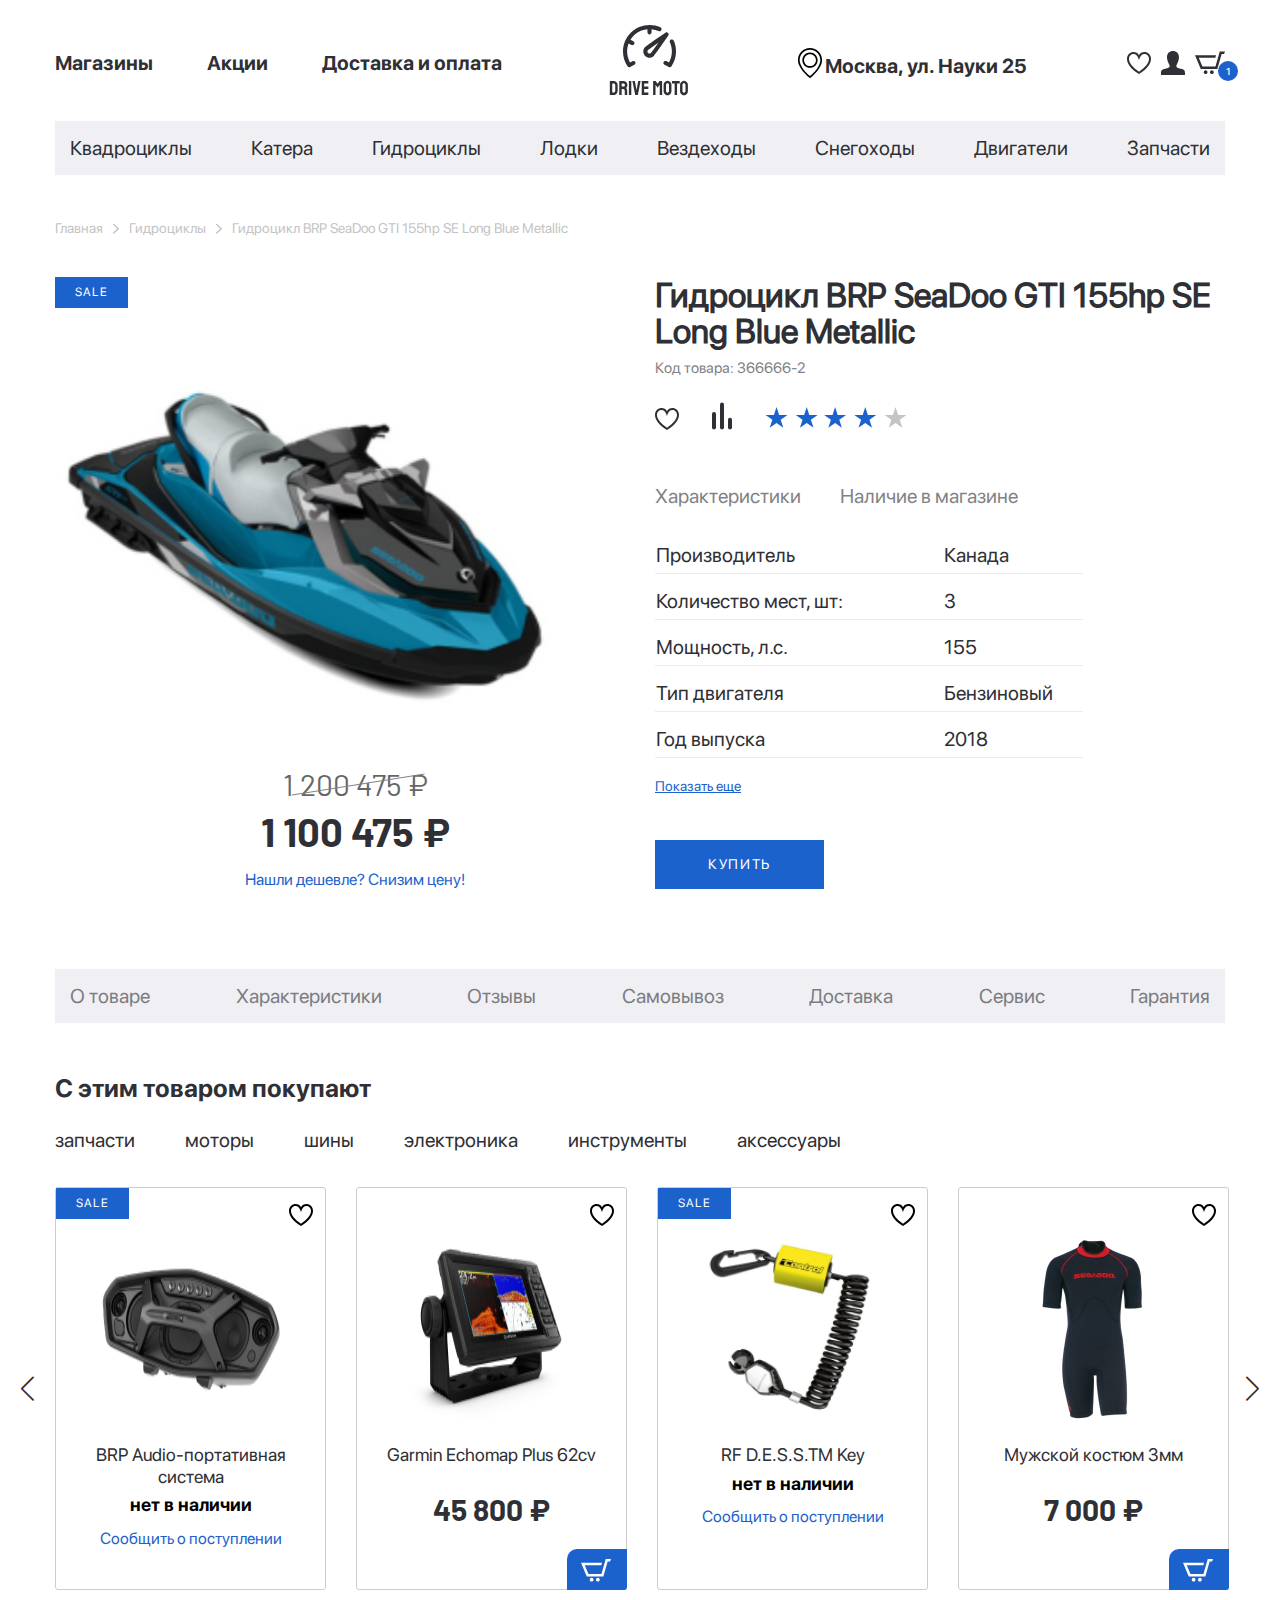
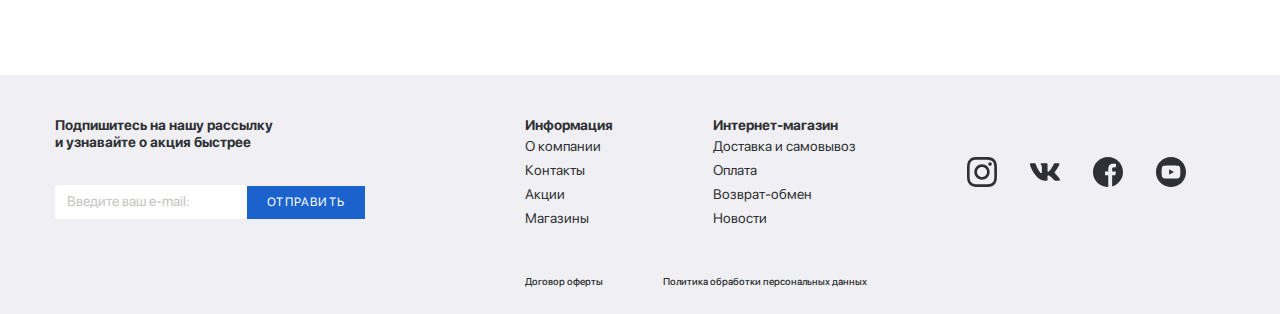
==== product-card.html @ 989185f9 "another commit" ====
<!DOCTYPE html>
<html lang="ru">

<head>
    <meta charset="UTF-8">
    <meta http-equiv="X-UA-Compatible" content="IE=edge">
    <meta name="viewport" content="width=device-width, initial-scale=1.0">
    <title>Product Card</title>
    <link rel="stylesheet" href="css/normalize.css">
    <link rel="stylesheet" href="css/style.css">
    <link rel="stylesheet" href="css/swiper-bundle.css">
    <link rel="stylesheet" href="css/mob.css">
    <link rel="preconnect" href="https://fonts.googleapis.com">
    <link rel="preconnect" href="https://fonts.gstatic.com" crossorigin>
    <link href="https://fonts.googleapis.com/css2?family=Barlow:wght@400;700&family=Staatliches&display=swap"
        rel="stylesheet">
    <script src="js/index.js" defer></script>
    <script src="js/swiper-bundle.js" defer></script>
    <script src="js/sliderMain.js" defer></script>
</head>

<body>
    <header class="dark-gray header-catalog">
        <div class="container">
            <nav class="header__main dark-gray">
                <div class="header__main__ref">
                    <a href="#">Магазины</a>
                    <a href="#">Акции</a>
                    <a href="#">Доставка и оплата</a>
                </div>
                <img class="header__nav__logo" src="img/logo.svg" alt="">
                <div class="header__nav__geo">
                    <img src="img/geo.svg" alt="">
                    <p>Москва, ул. Науки 25</p>
                </div>
                <div class="header__nav__icons">
                    <div class="burger-mob">
                        <img src="img/burger.svg" alt="">
                    </div>

                    <!-- Открытый гамбургер -->
                    <div class="hamburger for-mob hidden">
                        <nav class="hamburger__nav">
                            <a href=""><img src="img/man.svg" alt="">Войти</a>
                            <a href=""><img src="img/man.svg" alt="">Регистрация</a>
                            <a href=""><img src="img/heart-mob.svg" alt="">Избранное</a>
                            <a href=""><img class="mini-cart" src="img/cart-mob.svg" alt="">Корзина</a>
                            <a href=""><img src="img/shop.svg" alt="">Магазины</a>
                            <a href=""><img src="img/promo.svg" alt="">Акции</a>
                            <a href=""><img src="img/delivery.svg" alt="">Доставка и оплата</a>
                            <a class="without-img" href="">Квадроциклы</a>
                            <a class="without-img" href="">Катера</a>
                            <a class="without-img" href="catalog.html">Гидроциклы</a>
                            <a class="without-img" href="">Лодки</a>
                            <a class="without-img" href="">Вездеходы</a>
                            <a class="without-img" href="">Снегоходы</a>
                            <a class="without-img" href="">Двигатели</a>
                            <a class="without-img" href="">Запчасти</a>
                        </nav>
                        <p>Москва,<br>
                            ул. Науки 25</p>
                    </div>

                    <p class="logo-mob">DRIVE MOTO</p>
                    <img class="icon-margin" src="img/header1.svg" alt="">
                    <img class="icon-margin" src="img/header2.svg" alt="">
                    <img src="img/header3.svg" alt="">
                    <div class="shop-count">
                        <p>1</p>
                    </div>
                </div>
            </nav>
            <nav class="header__shop">
                <a href="#">Квадроциклы</a>
                <a href="#">Катера</a>
                <a href="catalog.html">Гидроциклы</a>
                <a href="#">Лодки</a>
                <a href="#">Вездеходы</a>
                <a href="#">Снегоходы</a>
                <a href="#">Двигатели</a>
                <a href="#">Запчасти</a>
            </nav>
        </div>
    </header>
    <main>
        <div class="container">
            <aside class="aside-catalog">
                <a class="gray-text" href="index.html">Главная</a>
                <img class="aside-arrow" src="img/arrow-back.svg" alt="">
                <a class="gray-text" href="catalog.html">Гидроциклы</a>
                <img class="aside-arrow" src="img/arrow-back.svg" alt="">
                <p class="gray-text mobile-margin">Гидроцикл BRP SeaDoo GTI 155hp SE Long Blue Metallic</p>
            </aside>
            <section class="main__product-card">
                <div class="product-card__img">
                    <div class="good good-product-card">
                        <p class="blue-rectangle good-sale">SALE</p>
                        <img class="product-card-img" src="img/gidro2.png" alt="">
                        <div class="good__about">
                            <div class="gray-text product-card__old-price">
                                <p>1 200 475 ₽</p>
                                <img class="cross2" src="img/cross2.svg" alt="">
                            </div>
                            <p class="dark-gray big-price">1 100 475 ₽</p>
                            <p class="small-refer">Нашли дешевле? Снизим цену!</p>
                        </div>
                    </div>
                </div>
                <div class="product-card__text">
                    <h1>Гидроцикл BRP SeaDoo GTI 155hp SE Long Blue Metallic</h1>
                    <p class="dark-gray">Код товара: 366666-2</p>
                    <div class="product-card__text-images">
                        <img src=" img/header1.svg" alt="">
                        <img src="img/diagram.svg" alt="">
                        <img src="img/stars.svg" alt="">
                    </div>
                    <nav class="product-card__text-nav">
                        <ul>
                            <li>
                                <a href="#">Характеристики</a>
                                <a href="#">Наличие в магазине</a>
                            </li>
                        </ul>
                    </nav>
                    <table>
                        <tbody>
                            <tr>
                                <td>Производитель</td>
                                <td>Канада</td>
                            </tr>
                            <tr>
                                <td>Количество мест, шт: </td>
                                <td>3</td>
                            </tr>
                            <tr>
                                <td>Мощность, л.с.</td>
                                <td>155</td>
                            </tr>
                            <tr>
                                <td>Тип двигателя</td>
                                <td>Бензиновый</td>
                            </tr>
                            <tr>
                                <td>Год выпуска</td>
                                <td>2018</td>
                            </tr>
                        </tbody>
                    </table>
                    <a class="table-refer" href="#">Показать еще</a>
                    <button class="blue-rectangle for-wide">КУПИТЬ</button>
                </div>
                <button class="blue-rectangle for-mob">КУПИТЬ</button>
            </section>

            <section class="buying">
                <nav class="buying__navigation header__shop">
                    <a href="">О товаре</a>
                    <a href="">Характеристики</a>
                    <a href="">Отзывы</a>
                    <a href="">Самовывоз</a>
                    <a href="">Доставка</a>
                    <a href="">Cервис</a>
                    <a href="">Гарантия </a>
                </nav>
            </section>




            <section class="main__goods">
                <h2 class="dark-gray with-this">С этим товаром покупают</h2>
                <nav class="main__goods__nav">
                    <a href="#">запчасти</a>
                    <a href="#">моторы</a>
                    <a href="#">шины</a>
                    <a href="#">электроника</a>
                    <a href="#">инструменты</a>
                    <a href="#">аксессуары</a>
                </nav>

                <!-- Слайдер для экрана 320px -->
                <div class="main__goods__items swiper slider-js mob-screen">
                    <div class="swiper-pagination"></div>
                    <div class="swiper-wrapper-goods swiper-wrapper">
                        <div class="swiper-slide">
                            <div class="good">
                                <p class="blue-rectangle good-sale">SALE</p>
                                <div class="good__likes">
                                    <img class="heart" src="img/heart.svg" alt="">
                                    <img class="heart hidden" src="img/heart-blue.svg" alt="">
                                </div>
                                <img class="good-img" src="img/audio-system.png" alt="">
                                <div class="good__about">
                                    <p class="text-name dark-gray change-color">BRP Audio-портативная система</p>
                                    <p class="text-name bold none">нет в наличии</p>
                                    <a href="#" class="small-refer">Сообщить о поступлении</a>
                                </div>
                                <div class="good__to-see dark-gray hidden">
                                    <p>посмотреть товар</p>
                                </div>
                            </div>
                        </div>
                        <div class="swiper-slide">
                            <div class="good">
                                <div class="good__likes">
                                    <img class="heart" src="img/heart.svg" alt="">
                                    <img class="heart hidden" src="img/heart-blue.svg" alt="">
                                </div>
                                <img class="good-img" src="img/echomap.png" alt="">
                                <div class="good__about">
                                    <p class="text-name dark-gray change-color">Garmin Echomap Plus 62cv</p>
                                    <p class="good__price dark-gray change-color">45 800 ₽</p>
                                </div>
                                <img class="good-cart good-cart-to-move" src="img/cart.svg" alt="">
                                <div class="good__to-see dark-gray hidden">
                                    <p>посмотреть товар</p>
                                </div>
                            </div>
                        </div>
                        <div class="swiper-slide">
                            <div class="good">
                                <p class="blue-rectangle good-sale">SALE</p>
                                <div class="good__likes">
                                    <img class="heart" src="img/heart.svg" alt="">
                                    <img class="heart hidden" src="img/heart-blue.svg" alt="">
                                </div>
                                <img class="good-img" src="img/key.png" alt="">
                                <div class="good__about">
                                    <p class="text-name dark-gray change-color">
                                        RF D.E.S.S.TM Key</p>
                                    <p class="text-name bold none">нет в наличии</p>
                                    <a href="#" class="small-refer">Сообщить о поступлении</a>
                                </div>
                                <div class="good__to-see dark-gray hidden">
                                    <p>посмотреть товар</p>
                                </div>
                            </div>
                        </div>
                        <div class="swiper-slide">
                            <div class="good">
                                <div class="good__likes">
                                    <img class="heart" src="img/heart.svg" alt="">
                                    <img class="heart hidden" src="img/heart-blue.svg" alt="">
                                </div>
                                <img class="good-img" src="img/suit.png" alt="">
                                <div class="good__about">
                                    <p class="text-name dark-gray change-color">Мужской костюм
                                        3мм</p>
                                    <p class="good__price dark-gray change-color">7 000 ₽</p>
                                </div>
                                <img class="good-cart good-cart-to-move" src="img/cart.svg" alt="">
                                <div class="good__to-see dark-gray hidden">
                                    <p>посмотреть товар</p>
                                </div>
                            </div>
                        </div>
                    </div>
                </div>

                <!-- Для wide-screen -->
                <div class="main__goods__items grid__goods swiper wide-screen">
                    <div class="swiper-button-prev swiper-black prev"></div>
                    <div class="swiper-button-next swiper-black next"></div>
                    <div class="good">
                        <p class="blue-rectangle good-sale">SALE</p>
                        <div class="good__likes">
                            <img class="heart" src="img/heart.svg" alt="">
                            <img class="heart hidden" src="img/heart-blue.svg" alt="">
                        </div>
                        <img class="good-img" src="img/audio-system.png" alt="">
                        <div class="good__about">
                            <p class="text-name dark-gray change-color">BRP Audio-портативная система</p>
                            <p class="text-name bold none">нет в наличии</p>
                            <a href="#" class="small-refer">Сообщить о поступлении</a>
                        </div>
                        <div class="good__to-see dark-gray hidden">
                            <p>посмотреть товар</p>
                        </div>
                    </div>
                    <div class="good">
                        <div class="good__likes">
                            <img class="heart" src="img/heart.svg" alt="">
                            <img class="heart hidden" src="img/heart-blue.svg" alt="">
                        </div>
                        <img class="good-img" src="img/echomap.png" alt="">
                        <div class="good__about">
                            <p class="text-name dark-gray change-color">Garmin Echomap Plus 62cv</p>
                            <p class="good__price dark-gray change-color">45 800 ₽</p>
                        </div>
                        <img class="good-cart" src="img/cart.svg" alt="">
                        <div class="good__to-see dark-gray hidden">
                            <p>посмотреть товар</p>
                        </div>
                    </div>
                    <div class="good">
                        <p class="blue-rectangle good-sale">SALE</p>
                        <div class="good__likes">
                            <img class="heart" src="img/heart.svg" alt="">
                            <img class="heart hidden" src="img/heart-blue.svg" alt="">
                        </div>
                        <img class="good-img" src="img/key.png" alt="">
                        <div class="good__about">
                            <p class="text-name dark-gray change-color">
                                RF D.E.S.S.TM Key</p>
                            <p class="text-name bold none">нет в наличии</p>
                            <a href="#" class="small-refer">Сообщить о поступлении</a>
                        </div>
                        <div class="good__to-see dark-gray hidden">
                            <p>посмотреть товар</p>
                        </div>
                    </div>
                    <div class="good">
                        <div class="good__likes">
                            <img class="heart" src="img/heart.svg" alt="">
                            <img class="heart hidden" src="img/heart-blue.svg" alt="">
                        </div>
                        <img class="good-img" src="img/suit.png" alt="">
                        <div class="good__about">
                            <p class="text-name dark-gray change-color">Мужской костюм
                                3мм</p>
                            <p class="good__price dark-gray change-color">7 000 ₽</p>
                        </div>
                        <img class="good-cart" src="img/cart.svg" alt="">
                        <div class="good__to-see dark-gray hidden">
                            <p>посмотреть товар</p>
                        </div>
                    </div>
                </div>

                <div class="main__goods__more for-mobile">
                    <p class="dark-gray">Показать еще</p>
                </div>
            </section>
        </div>
    </main>
    <footer>
        <div class="container">
            <div class="footer-flex">
                <div class="gray-background">
                    <p class="dark-gray footer__text">
                        Подпишитесь на нашу рассылку<br>
                        и узнавайте о акция быстрее
                    </p>
                    <div class="footer__search">
                        <textarea placeholder="Введите ваш e-mail:"></textarea>
                        <button class="blue-rectangle">Отправить</button>
                    </div>
                </div>

                <!-- Для широких экранов -->
                <div class="footer-flex wide-screen">
                    <nav>
                        <a class="footer__text" href="#">Информация</a>
                        <a href="#">О компании</a>
                        <a href="#">Контакты</a>
                        <a href="#">Акции</a>
                        <a href="#">Магазины</a>
                        <a class="footer__end" href="#">Договор оферты</a>
                    </nav>
                    <nav>
                        <a class="footer__text" href="#">Интернет-магазин</a>
                        <a href="#">Доставка и самовывоз</a>
                        <a href="#">Оплата</a>
                        <a href="#">Возврат-обмен</a>
                        <a href="#">Новости</a>
                        <a class="footer__end move-left" href="#">Политика обработки персональных данных</a>
                    </nav>
                </div>
                <div class="footer__icons wide-screen">
                    <a href="#"><img src="/img/inst.svg" alt=""></a>
                    <a href="#"><img src="/img/vk.svg" alt=""></a>
                    <a href="#"><img src="/img/facebook.svg" alt=""></a>
                    <a href="#"><img src="/img/youtube.svg" alt=""></a>
                </div>

                <!-- Мобильный адаптив -->
                <nav class="for-mob footer__mob-nav">
                    <div class="footer__mob-container">
                        <p class="footer__mob-list arrow-top">Информация</p>
                        <ul class="footer-list hidden">
                            <li>О компании</li>
                            <li>Контакты</li>
                            <li>Акции</li>
                            <li>Магазины</li>
                        </ul>
                    </div>
                    <div class="footer__mob-container">
                        <p class="footer__mob-list arrow-top">Интернет-магазин</p>
                        <ul class="footer-list hidden">
                            <li>Доставка и самовывоз</li>
                            <li>Оплата</li>
                            <li>Возврат-обмен</li>
                            <li>Новости</li>
                        </ul>
                    </div>
                </nav>
                <div class="footer__icons for-mob">
                    <a href="#"><img src="/img/inst.svg" alt=""></a>
                    <a href="#"><img src="/img/vk.svg" alt=""></a>
                    <a href="#"><img src="/img/facebook.svg" alt=""></a>
                    <a href="#"><img src="/img/youtube.svg" alt=""></a>
                </div>
                <div class="footer__text-mini for-mob">Договор оферты<br><br>Политика обработки персональных данных
                </div>

            </div>
        </div>
    </footer>
</body>

</html>
---- css/style.css ----
@font-face {
    font-family: SF Pro Display Bold;
    src: url("../fonts/SF_Pro_Display/bold.OTF") format("opentype");
}

@font-face {
    font-family: SF Pro Display Medium;
    src: url("../fonts/SF_Pro_Display/medium.OTF") format("opentype");
}

@font-face {
    font-family: SF Pro Display Regular;
    src: url("../fonts/SF_Pro_Display/regular.OTF") format("opentype");
}

html,
body {
    font-family: SF Pro Display Regular;
    box-sizing: border-box;
}

p,
h1,
h2,
h3,
h4,
h5,
h6 {
    margin: 0;
    padding: 0;
}

.container {
    width: 1170px;
    margin: 0 auto;
    z-index: 1;
}

header {
    margin: 25px auto 80px auto;
}

nav {
    display: flex;
    align-items: center;
    font-size: 20px;
    line-height: 24px;
    justify-content: space-between;
}

.dark-gray,
nav a {
    color: #2F3035;
}

a {
    text-decoration: none;
}

.arrow-top {
    background-image: url(../img/arrow-to-open.svg);
}

.arrow-down {
    background-image: url(../img/arrow-up.svg);
}

.header__main__ref-mob,
.burger-mob,
.logo-mob,
.search-loupe,
.mob-screen,
.for-mob {
    display: none;
}

.for-mobile {
    display: none !important;
}

.blue-rectangle {
    background-color: #1C62CD;
    color: white;
    font-size: 12px;
    line-height: 15px;
    letter-spacing: 1.2px;
    padding: 8px 20px;
    text-transform: uppercase;
}

.promo-sale {
    margin-right: 55px;
}

.gray-text {
    color: #C4C4C4;
    font-size: 14px;
    line-height: 17px;
}

.text-name {
    font-size: 18px;
    line-height: 21.5px;
}

.hidden {
    display: none !important;
}

.bold {
    font-family: SF Pro Display Bold;
}

.small-refer {
    font-size: 16px;
    line-height: 19px;
    color: #1C62CD;
}

button {
    border: none;
    cursor: pointer;
}

textarea {
    resize: none;
    border-radius: 3px;
    border: none;
    outline: none;
}



/* Первая навигация в header*/
.header__main {
    font-family: SF Pro Display Bold;
    margin-bottom: 20px;
}

.header__main a:nth-child(1),
.header__main a:nth-child(2) {
    margin-right: 50px;
}

.header__nav__logo {
    margin: auto 92px;
}

.header__nav__geo {
    display: flex;
    align-items: flex-end;
    margin-right: 85px;
}

.header__nav__icons {
    display: flex;
    position: relative;
}

.header__nav__icons img {
    cursor: pointer;
}

.icon-margin {
    margin-right: 10px;
}

.shop-count {
    position: absolute;
    background-color: #1C62CD;
    border-radius: 50%;
    width: 20px;
    height: 20px;
    display: flex;
    align-items: center;
    justify-content: center;
    top: 40%;
    left: 93%;
}

.shop-count p {
    color: white;
    font-family: SF Pro Display Medium;
    font-size: 10px;
    line-height: 12px;
}


/* Вторая навигация в header */
.header__shop {
    font-family: SF Pro Display Regular;
    background-color: #F0F0F4;
}

.header__shop a {
    padding: 15px;
    box-sizing: padding-box;
}

.header__shop a:hover {
    font-family: SF Pro Display Bold;
    border-bottom: 3px solid #1C62CD;
}



/* Блок aside со слайдером и акционной карточкой */
aside,
.aside__promo__price,
.aside__promo__old-price,
.main__nav__search,
.footer__search {
    display: flex;
}

aside {
    margin-bottom: 75px;
}

.aside__promo {
    margin-left: 35px;
    border: 0.5px solid #CDCDCD;
    border-radius: 3px;
    text-align: center;
}

.aside__promo__price {
    margin: auto 7px 7px auto;
}

.blue-text {
    font-family: barlow;
    font-weight: 700;
    color: #1C62CD !important;
}

.price {
    font-size: 27px;
    line-height: 32.5px;
    margin-right: 5px;
}

.aside__promo__old-price {
    justify-content: flex-end;
    font-family: barlow;
    font-weight: 400;
    margin: auto 4px 7px auto;
}

.aside__promo__old-price p {
    margin-right: 5px;
}

.cross {
    position: absolute;
    z-index: -1;
}

.container-item {
    width: 200px;
    margin: 0 auto;
}

.aside__promo h4 {
    font-family: SF Pro Display Bold;
    margin: 5px auto;
}

.aside__promo__time {
    background-color: #F0F0F4;
    padding: 32px 0px;
}



/* Навигация - поиск */
.main__nav {
    margin-bottom: 80px;
}

.main__nav__ref {
    justify-content: flex-start;
    margin-left: 20px;
}

.main__nav__ref a {
    padding: 10px 25px;
}

.main__nav__ref a:hover {
    background-color: #F0F0F4;
    font-family: SF Pro Display Bold;
}

.main__nav__search {
    z-index: -1;
}

.main__nav__search textarea {
    background-color: #F0F0F4;
    width: 100%;
    padding: 15px 0px 15px 20px;
    line-height: 19px;
    height: 20px;
    margin-top: 25px;
}

.main__nav__search textarea::-webkit-input-placeholder {
    color: #656464;
}

.main__nav__search,
.footer__search {
    align-items: flex-end;
}

.main__nav__search__button {
    height: 50px;
    width: 145px;
    cursor: pointer;
}



/* Items */
.grid__items {
    display: grid;
    gap: 30px;
    width: 1170px;
    height: 288px;
    grid-template-columns: 370px 370px 370px;
    grid-template-rows: 130px 130px;
}

.main__items {
    margin-bottom: 80px;
}

.item {
    border: 1px solid #CDCDCD;
    border-radius: 3px;
    display: grid;
    padding-left: 20px;
}

.item:hover,
.good:hover {
    box-shadow: 3px 3px 20px rgba(50, 50, 50, 0.25);
}

.item h3 {
    font-family: SF Pro Display Bold;
    font-size: 23px;
    line-height: 27.5px;
    padding-top: 20px;
}

.item__about {
    display: flex;
}

.item__more {
    display: flex;
    align-items: center;
    margin-top: -30px;
    cursor: pointer;
}

.item__more img {
    margin-left: 5px;
}

.img-atv {
    margin: 22px 0 0 13px;
}

.img-jet {
    margin: 25px 0 0 19px;
}

.img-boat {
    margin: 13px 0 0 53px;
}

.img-snow {
    margin: 11px 0 0 20px;
}

.img-rover {
    margin: 15px 0 0 25px;
}

.img-engine {
    margin: 7px 0 0 76px;
}



/* Goods */
.main__goods {
    margin-bottom: 85px;
}

h2 {
    font-family: SF Pro Display Bold;
    font-size: 25px;
    line-height: 30px;
    margin-bottom: 25px;
}

.main__goods__nav {
    justify-content: flex-start;
    margin-bottom: 25px;
}

.main__goods__nav a {
    margin-right: 50px;
    padding-bottom: 10px;
}

.main__goods__nav a:hover {
    border-bottom: 2px solid #1C62CD;
}

.grid__goods {
    display: grid;
    gap: 30px;
    width: 1170px;
    height: 403px;
    grid-template-columns: 271px 271px 271px 271px;
    grid-template-rows: 403px;
}

.main__goods__items {
    margin-bottom: 35px;
    position: relative;
}

.good {
    border: 1px solid #CDCDCD;
    padding-top: 16px;
    display: flex;
    flex-direction: column;
    border-radius: 3px;
    align-items: center;
    position: relative;
}

.good-img {
    height: 200px;
    width: 200px;
}

.good-sale {
    position: absolute;
    top: 0;
    left: 0;
}

.heart {
    margin: 0px 0px 0px 220px;
}

.good__about {
    width: 230px;
    text-align: center;
    margin: 14px auto 0 auto;
}

.good__price {
    font-family: barlow;
    font-weight: 700;
    font-size: 30px;
    line-height: 36px;
    margin-top: 25px;
}

.good-cart {
    background-color: #1C62CD;
    border-radius: 10px 0 3px 0;
    padding: 10px 16px 7.5px 14px;
    margin-left: 210px;
    position: absolute;
    top: 361px;
    cursor: pointer;
}

.good__to-see {
    position: absolute;
    font-size: 20px;
    line-height: 24px;
    background: white;
    opacity: 0.9;
    box-shadow: 0px 0px 15px rgba(0, 0, 0, 0.2);
    border-radius: 3px;
    padding: 17px 21px;
    top: 125px;
    cursor: pointer;
}

.good__to-see a {
    color: #2F3035;
}

.none {
    margin: 7px 0px 13px 0px;
}

.main__goods__more {
    font-size: 15px;
    line-height: 18px;
    letter-spacing: 0.12em;
    text-transform: uppercase;
    display: flex;
    justify-content: center;
    cursor: pointer;
}

.main__goods__more p {
    background: #F0F0F4;
    padding: 15px 43px;
}



/* Блок aside с рекламой */
.main__ad {
    background: #1C62CD;
    padding: 33px 0px 20px 70px;
    align-items: center;
}

.main__ad img:nth-child(2) {
    margin-right: 45px;
}

h1 {
    font-family: SF Pro Display Bold;
    font-size: 36px;
    line-height: 36px;
    color: #FFFFFF;
    width: 308px;
}

.main__ad__button {
    background: white;
    font-size: 24px;
    padding: 5px 40px;
    width: 290px;
    margin-left: 10px;
    cursor: pointer;
}



/* Footer */
footer {
    background: #F0F0F4;
    margin-top: 12px;
    padding: 42px 0px 27px 0px;
}

.footer-flex {
    display: flex;
}

.footer__text {
    font-family: SF Pro Display Bold;
    font-size: 14px;
    line-height: 17px;
}

.footer__search {
    height: 33px;
    margin-top: 35px;
    width: 310px;
}

.footer__search textarea {
    background-color: white;
    color: black;
    padding: 8px 0px 8px 12px;
    font-size: 14px;
    line-height: 17px;
    height: 18px;
    width: 200px;
}

.footer__search textarea::-webkit-input-placeholder {
    color: #C4C4C4;
}

.footer__search button {
    width: 118px;
    height: 33px;
    cursor: pointer;
}

footer nav {
    flex-direction: column;
    align-items: flex-start;
}

footer nav:first-child {
    margin-left: 160px;
}

footer nav:last-child {
    margin-left: 100px;
}

footer nav a {
    font-family: SF Pro Display Regular;
    font-size: 14px;
}

.footer__end {
    font-family: SF Pro Display Medium;
    font-size: 10px;
    line-height: 12px;
    margin-top: 45px;
}

.move-left {
    margin-left: -50px;
}

.footer__icons {
    margin-left: 100px;
    margin-top: 40px;
}

.footer__icons a {
    margin-right: 30px;
}

.position-back {
    z-index: -1 !important;
}



/* Оформление страницы каталога "Гидроциклы", aside */
.aside-arrow {
    margin: auto 10px;
}

.header-catalog {
    margin-bottom: 45px;
}

.aside-catalog {
    margin-bottom: 40px;
}

.section__extra {
    display: flex;
    justify-content: space-between;
    margin-bottom: 50px;
}

.section__extra__text {
    font-size: 14px;
    line-height: 17px;
    opacity: 0.7;
    background: #F0F0F4;
    border-radius: 3px;
    padding: 4px 20px;
}

.section__extra__text:not(:last-child) {
    margin-right: 8px;
}

.section__extra__filter {
    display: flex;
}

.extra__filter__select {
    padding: 8px 45px 8px 20px;
    -webkit-appearance: none;
    -moz-appearance: none;
    appearance: none;
    background: url("/img/arrow-to-open.svg") 90% / 7% no-repeat;
    border: 1.5px solid #D7D9DF;
    font-size: 14px;
    margin-right: 35px;
}

.section__extra__filter img:not(:last-child) {
    margin-right: 10px;
}

.main__general {
    display: flex;
}

.main__general aside {
    display: flex;
    flex-direction: column;
    margin: 0;
    width: 290px;
}

.main__general__header {
    display: flex;
    line-height: 19px;
    letter-spacing: 0.09em;
    text-transform: uppercase;
    color: #C4C4C4;
    margin-bottom: 40px;
}

.main__general__header p {
    padding-bottom: 7px;
}

.main__general__header p:not(:last-child) {
    margin-right: 42px;
}

.main__general__header p:hover {
    font-family: SF Pro Display Bold;
    color: #2F3035;
    border-bottom: 2px solid #1C62CD;
}

.main__general__item div {
    display: flex;
    flex-wrap: wrap;
}

aside .main__general__item {
    margin-bottom: 40px;
}

.main__general__item div:first-child {
    margin-bottom: 20px;
}

.available-header {
    font-weight: 600;
    line-height: 19px;
    font-size: 16px;
}

.for-arrow {
    background-repeat: no-repeat;
    background-position: right 100% bottom 50%;
    padding-left: 30px;
}

.custom-checkbox {
    position: absolute;
    z-index: -1;
    opacity: 0;
}

.custom-checkbox+label {
    display: inline-flex;
    align-items: center;
    user-select: none;
}

.custom-checkbox+label::before {
    content: '';
    display: inline-block;
    width: 1em;
    height: 1em;
    flex-shrink: 0;
    flex-grow: 0;
    border: 1px solid #C4C4C4;
    margin-right: 12px;
    background-repeat: no-repeat;
    background-position: center center;
    background-size: 50% 50%;
}

.available .custom-checkbox+label:not(:last-child) {
    margin-right: 50px;
}

.new .custom-checkbox+label:not(:last-child) {
    margin-right: 20px;
}

label {
    font-size: 14px;
}

.custom-checkbox:checked+label::before {
    border-color: #1C62CD;
    background-color: #1C62CD;
}

.pull {
    position: relative;
}

.img-for-pull {
    position: absolute;
    left: 50px;
    top: -2px;
}

.gray-text span {
    text-decoration-line: underline;
    color: #2F3035;
    margin-left: 10px;
}

.price-interval p:first-child {
    margin-right: 124px;
}

.dop {
    border-bottom: 2px solid #C4C4C4;
    display: flex;
    align-items: baseline;
    justify-content: space-between;
}

.dop p {
    padding-bottom: 15px;
}

aside .dop:not(:last-child) {
    margin-bottom: 25px;
}

aside .dop:last-child {
    margin-bottom: 40px;
}

.dop-text {
    font-family: 'Barlow';
    font-size: 14px;
    line-height: 17px;
    color: #48494D;
    margin-right: 30px;
    background-repeat: no-repeat;
    background-position: right 10% bottom 75%;
    width: 40px;
}

.dop-dop {
    display: flex;
    align-items: baseline;
    position: relative;
}

.dop-dop img {
    margin-right: 22px;
}

.dop-select-list {
    position: absolute;
    list-style-type: none;
    font-size: 14px;
    line-height: 17px;
    color: rgba(0, 0, 0, 0.6);
    background-color: #FFFFFF;
    border: 1px solid #E0E0E0;
    z-index: 1;
    width: 60px;
    padding: 15px 0px 8px 0px;
    left: -8%;
    top: 17%;
    text-align: center;
}

.dop-select-list li:hover {
    background: rgba(107, 126, 172, 0.05);
    cursor: pointer;
}

.dop-select-list li:not(:last-child) {
    margin-bottom: 5px;
}

.margin {
    margin: 0 90px 20px 0;
}

.margin2 {
    margin: 0 20px 20px 0;
}

.item-brand {
    margin-bottom: 18px;
}

.show-more {
    font-size: 14px;
    line-height: 17px;
    text-decoration-line: underline;
    color: #1C62CD;
}

.item-model .custom-checkbox+label:nth-child(2) {
    margin: 0 15px 15px 0;
}

.item-model .custom-checkbox+label:nth-child(6) {
    margin-right: 18px;
}

.item-model .custom-checkbox+label:nth-child(4) {
    margin-bottom: 15px;
}

.model-textarea {
    border: 1px solid #E0E0E0;
    width: 100%;
    height: 21px;
    padding: 8px 0 0 20px;
    font-size: 12px;
    line-height: 14px;
    margin-bottom: 20px;
}

.item-stocks button {
    padding: 6px 15px;
    margin-right: 10px;
    font-weight: 700;
    font-size: 12px;
    line-height: 14px;
    letter-spacing: 0.07em;
    color: #C4C4C4;
    background-color: #F0F0F4;
}

.item-stocks button:hover {
    color: #FFFFFF;
    background-color: #1C62CD;
}

.diler {
    padding: 6px 10px !important;
    background-color: #2F3035 !important;
    color: #FFFFFF !important;
}

.item-country .custom-checkbox+label:nth-child(2) {
    margin: 0 65px 15px 0;
}

.item-country .custom-checkbox+label:nth-child(6) {
    margin-right: 72px;
}

.item-country .custom-checkbox+label:nth-child(4) {
    margin-bottom: 15px;
}

.main__general__footer {
    display: flex;
    flex-direction: column;
    align-items: center;
}

.main__general__button {
    font-size: 15px;
    line-height: 18px;
    letter-spacing: 0.12em;
    width: 252px;
    color: #BDBEC2;
    margin-bottom: 15px;
    padding: 15px 85px;
}

.main__general__footer div {
    display: flex;
    flex-direction: column;
    align-items: center;
}

.main__general__footer p:first-child {
    font-size: 13px;
    line-height: 16px;
    margin-bottom: 15px;
    background-repeat: no-repeat;
    background-position: right 5% bottom 50%;
    width: 200px;
    margin-left: 30px;
}

.main__general__footer p:last-child {
    font-size: 13px;
    line-height: 16px;
    width: 100px;
    text-decoration-line: underline;
}

.absolute {
    position: absolute;
}

.cut-margin {
    margin-bottom: 10px !important;
}



/* Оформление страницы каталога "Гидроциклы", карточки товара */
.main__general__items {
    display: grid;
    gap: 30px;
    grid-template-columns: 271px 271px 271px;
    grid-template-rows: 403px 403px 403px 403px;
    margin: auto auto 70px 10px;
}

.main__general__items-pagination {
    display: flex;
    justify-content: center;
    font-family: 'Barlow';
    font-size: 18px;
    line-height: 22px;
    color: #C4C4C4;
    margin-bottom: 88px;
}

.main__general__items-pagination p {
    cursor: pointer;
}

.main__general__items-pagination .hover:hover {
    border: 2px solid #1C62CD;
    padding: 0 8px 0 8px;
    font-weight: 600;
    font-size: 18px;
    line-height: 22px;
    color: #1C62CD;
}

.main__general__items-pagination p:not(:last-child) {
    margin-right: 40px;
}

.for-section,
.main__goods-catalog,
.for-mobile-catalog {
    display: none;
}

.main__product-card {
    display: flex;
}

.good-product-card {
    border: none;
    margin-bottom: 80px;
    padding-top: 75px;
}

.good-product-card:hover {
    box-shadow: none;
}

.product-card-img {
    width: 500px;
    height: 375px;
    margin-right: 100px;
}

.product-card__old-price {
    font-family: Barlow;
    font-weight: 400;
    font-size: 30px;
    line-height: 36px;
    color: #000000;
    opacity: 0.6;
    position: relative;
    margin-top: 25px;
}

.big-price {
    font-family: Barlow;
    font-weight: 700;
    font-size: 40px;
    line-height: 48px;
    margin: 5px auto 15px auto;
}

.cross2 {
    position: absolute;
    top: 20%;
    left: 22%;
}

.product-card__text {
    display: flex;
    flex-direction: column;
    align-items: flex-start;
}

.product-card__text h1 {
    font-family: SF Pro Display Regular;
    color: #2F3035;
    width: 100%;
    font-size: 34px;
}

.product-card__text p {
    font-size: 15px;
    line-height: 18px;
    opacity: 0.6;
    margin: 10px auto 25px 0;
}

.product-card__text-images img:not(:last-child) {
    margin-right: 30px;
}

.product-card__text-nav {
    margin-top: 30px;
}

.product-card__text-nav li {
    list-style-type: none;
}

.product-card__text-nav ul {
    padding: 0;
}

.product-card__text-nav a {
    opacity: 0.6;
}

.product-card__text-nav a:first-child {
    margin-right: 35px;
}

.product-card__text-nav a:hover {
    border-bottom: 2px solid #1C62CD;
    opacity: 1;
    font-weight: 700;
}

table {
    font-size: 20px;
    line-height: 24px;
    color: #2F3035;
    border-collapse: collapse;
    margin-bottom: 20px;
}

tr td:not(:last-child) {
    padding-right: 100px;
}

tr td:last-child {
    padding-right: 30px;
}

td {
    padding-bottom: 6px;
    padding-top: 15px;
    border-bottom: 1px solid #ebebeb;
}

.table-refer {
    font-size: 14px;
    line-height: 17px;
    text-decoration-line: underline;
    color: #1C62CD;
}

.product-card__text button {
    margin-top: 45px;
    font-size: 14px;
    line-height: 17px;
    letter-spacing: 0.12em;
    padding: 16px 53px;
}

.buying__navigation {
    margin-bottom: 50px;
}

.buying__navigation a {
    opacity: 0.6;
}

.buying__navigation a:hover {
    opacity: 1;
}
---- css/mob.css ----
@font-face {
    font-family: SF Pro Display Bold;
    src: url("../fonts/SF_Pro_Display/bold.OTF") format("opentype");
}

@font-face {
    font-family: SF Pro Display Medium;
    src: url("../fonts/SF_Pro_Display/medium.OTF") format("opentype");
}

@font-face {
    font-family: SF Pro Display Regular;
    src: url("../fonts/SF_Pro_Display/regular.OTF") format("opentype");
}

@media (max-width:480px) {
    .container {
        max-width: 320px;
        width: 100%;
    }

    nav {
        font-size: 16px;
    }

    header {
        margin-bottom: 25px;
    }

    .header__main {
        flex-direction: column;
    }

    .header__main__ref,
    .header__nav__logo,
    .header__nav__geo,
    .header__shop,
    .main__nav__search__button,
    .wide-screen,
    .for-wide,
    .swiper-button-prev,
    .swiper-button-next {
        display: none !important;
    }


    .header__main__ref-mob,
    .burger-mob,
    .logo-mob,
    .search-loupe {
        display: flex;
    }

    .for-mobile {
        display: flex !important;
    }

    .header__nav__icons {
        margin: auto 10px 12px 10px;
    }

    .logo-mob {
        margin: auto 35px;
    }

    .swiper-wrapper {
        width: 320px;
    }

    .header__main__ref-mob {
        background: #F0F0F4;
        padding: 15px 0 15px 10px;
        font-size: 20px;
        width: 100%;
        white-space: nowrap;
    }

    .header__main a:nth-child(1),
    .header__main a:nth-child(2) {
        margin-right: 15px;
    }

    aside {
        display: block;
    }

    .main-slider {
        height: 165px;
    }

    .main-slider img {
        width: 100%;
    }

    .aside__promo {
        margin-left: 25px;
        width: 265px;
    }

    .main__nav__ref {
        margin-left: 10px;
        display: block;
        white-space: nowrap;
        font-size: 20px;
    }

    .main__nav__ref a {
        padding: 0px;
        margin-right: 10px;
    }

    .main__nav__ref a:hover {
        font-family: SF Pro Display Bold;
        border-bottom: 3px solid #1C62CD;
        background-color: white;
    }

    .main__nav__search {
        margin: 0 10px;
        position: relative;
    }

    .main__nav__search textarea::-webkit-input-placeholder {
        color: #2F3035;
    }

    .search-loupe {
        position: absolute;
        top: 50%;
        left: 87%;
    }

    .grid__items {
        grid-template-columns: 288px;
        grid-template-rows: 130px 130px 130px 130px 130px 130px;
        width: 288px;
        height: 925px;
        margin-left: 15px;
    }

    .img-atv {
        width: 35%;
        margin: 40px 0 0 13px;
    }

    .img-jet {
        width: 45%;
        margin: 45px 0 0 0;
    }

    .img-boat {
        width: 57%;
        margin: 40px 0 0 30px;
    }

    .img-snow {
        width: 50%;
        margin: 20px 0 0 0;
    }

    .img-rover {
        width: 50%;
        margin: 27px 0 0 0;
    }

    .img-engine {
        margin: 7px 0 0 43px;
    }

    .main__goods h2 {
        margin-left: 37px;
    }

    .main__goods__nav {
        margin-left: 10px;
    }

    .main__goods__nav a {
        margin-right: 30px;
        padding-bottom: 5px;
    }

    .main__goods__nav a:hover {
        font-family: SF Pro Display Bold;
    }

    .mob-screen {
        display: flex;
    }

    .main__goods__items {
        width: 270px;
    }

    .good {
        padding-bottom: 25px;
    }

    .good-cart {
        top: 359px;
    }

    .good-cart-to-move {
        top: 340px;
    }

    .main__goods__items .swiper-pagination-bullet-active {
        background-color: #1C62CD !important;
    }

    .main__goods__items .swiper-pagination-bullet {
        background-color: #C4C4C4;
        border: none;
    }

    .main__goods__items .swiper-pagination-fraction,
    .main__goods__items .swiper-pagination-custom,
    .main__goods__items .swiper-horizontal>.swiper-pagination-bullets,
    .main__goods__items .swiper-pagination-bullets.swiper-pagination-horizontal {
        bottom: -20px;
    }

    .main__goods__items .swiper-pagination-bullet {
        width: var(--swiper-pagination-bullet-width, var(--swiper-pagination-bullet-size, 10px));
        height: var(--swiper-pagination-bullet-height, var(--swiper-pagination-bullet-size, 10px));
    }

    .main__goods__items .swiper-horizontal>.swiper-pagination-bullets .swiper-pagination-bullet,
    .main__goods__items .swiper-pagination-horizontal.swiper-pagination-bullets .swiper-pagination-bullet {
        margin: 0 var(--swiper-pagination-bullet-horizontal-gap, 7px);
    }

    .main__goods {
        margin-bottom: 80px;
    }

    .for-mob {
        display: block;
    }

    .main__ad {
        padding: 6px 12px 6px 10px;
        margin: 0 10px 80px 10px;
    }

    .main__ad h1 {
        font-size: 18px;
        line-height: 18px;
        text-align: center;
        width: auto;
    }

    .main__ad-content {
        display: flex;
        justify-content: space-between;
        align-items: center;
    }

    .main__ad-img {
        width: 23%;
    }

    .main__ad__button {
        font-size: 14px;
        padding: 5px 10px;
        width: 142px;
        margin-left: 0;
        height: 30px;
    }

    .with-this {
        text-align: center;
        margin-left: 8px !important;
    }

    footer {
        background: white;
        margin-top: 0px;
        padding: 0px;
    }

    .footer-flex {
        flex-direction: column;
    }

    .footer__text {
        text-align: center;
    }

    .footer__search {
        margin: 20px auto 40px 10px;
    }

    .footer__search textarea {
        width: 160px;
    }

    footer nav:last-child,
    footer nav:first-child {
        margin-left: 0px;
    }

    .footer__mob-nav {
        display: flex;
        color: #7F7F7F;
        background: #F9F9FC;
    }

    .gray-background {
        background: #F9F9FC;
        padding-top: 17px;
    }

    .footer__mob-nav div {
        width: 100%;
        border-top: 2px solid #F0F0F4;
        padding-left: 16px;
        padding: 16px;
        display: flex;
        flex-direction: column;
        /* justify-content: flex-start;
        align-items: baseline; */
    }

    .footer__mob-nav div:last-child {
        border-bottom: 2px solid #F0F0F4;
    }

    .footer__mob-nav div:last-child img {
        margin-left: 140px;
    }

    .footer__mob-nav div:first-child img {
        margin-left: 180px;
    }

    .footer__icons {
        margin-left: 55px;
        margin-bottom: 80px;
    }

    .footer__text-mini {
        font-size: 10px;
        line-height: 12px;
        color: #48494D;
        margin: auto auto 62px 10px;
    }

    .hamburger {
        position: absolute;
        background: #FFFFFF;
        box-shadow: 0px 0px 20px rgba(0, 0, 0, 0.15);
        top: -25px;
        left: -11px;
        padding-top: 45px;
    }

    .hamburger__nav {
        display: flex;
        flex-direction: column;
        align-items: flex-start;
        z-index: 1;
        font-size: 20px;
        font-family: SF Pro Display Regular;
    }

    .hamburger__nav a {
        display: flex;
        align-items: center;
        border-bottom: 1px solid rgba(0, 0, 0, 0.1);
        width: 100%;
        margin-right: 26px;
    }

    .hamburger__nav a:not(:first-child) {
        padding-top: 35px;
    }

    .hamburger__nav img {
        margin: auto 23px auto 10px;
    }

    .mini-cart {
        width: 9%;
    }

    .without-img {
        padding-left: 50px;
        width: 79% !important;
    }

    .hamburger p {
        margin: 65px auto 135px 45px;
        font-size: 20px;
    }

    .footer__mob-list {
        height: 100%;
        background-repeat: no-repeat;
        background-position: right 10% bottom 50%;
    }

    .footer-list {
        margin-left: -40px;
        margin-bottom: 0px;
    }

    .footer-list li {
        list-style-type: none;
    }



    /* Для страницы каталога */
    .aside-catalog {
        display: flex;
        align-items: center;
        margin-left: 15px;
        flex-wrap: wrap;
        white-space: nowrap;
    }

    .main__extra h2 {
        margin-left: 15px;
    }

    .section__extra nav,
    .main__general aside,
    .product-card__text table,
    .product-card__text-nav,
    .table-refer,
    .good-sale {
        display: none;
    }

    .section__extra__filter {
        width: 100%;
        border-top: 0.5px solid #C4C4C4;
        border-bottom: 0.5px solid #C4C4C4;
        font-weight: 600;
        font-size: 15px;
        line-height: 18px;
        padding: 14px 0 14px 14px;
    }

    .section__extra__filter p {
        margin-right: 18px;
    }

    .section__extra {
        flex-direction: column;
    }

    .section__extra-nav {
        display: flex !important;
        z-index: -1;
    }

    .section__extra>nav {
        order: 1;
        margin-left: 15px;
    }

    .section__extra>.section__extra__filter {
        order: -1;
        margin-bottom: 25px;
    }

    .section__extra__text {
        white-space: nowrap;
    }

    .main__general__items {
        gap: 40px;
        grid-template-columns: 271px 271px 271px;
        grid-template-rows: 403px;
        margin: auto auto auto 25px;
    }

    .good-catalog {
        padding-bottom: 38px;
    }

    .main__general__items-pagination {
        justify-content: flex-start;
        margin-left: 33px;
    }

    .main__general__items-pagination p:not(:last-child) {
        margin-right: 30px;
    }

    .for-section {
        display: block;
        width: 250px;
        margin: 40px auto 40px 33px;
    }

    .for-section p {
        color: #C4C4C4;
        padding: 15px 59px;
    }

    .main__goods-catalog {
        display: block;
        margin-bottom: 0;
    }

    .main__goods-catalog .with-this {
        width: 270px;
        margin-left: 30px !important;
    }

    .main__goods-catalog .swiper {
        margin-left: 30px;
    }

    .for-mobile-catalog {
        display: block;
        width: 250px;
        margin: 20px auto 80px 33px;
    }

    .for-mobile-catalog p {
        padding: 15px 59px;
    }

    .cart-catalog-2 {
        top: 323px;
    }

    .z-index {
        z-index: -1;
    }

    .mobile-margin {
        margin-top: 5px;
    }

    .main__product-card {
        flex-direction: column;
        margin-left: 15px;
    }

    .main__product-card>.product-card__text {
        order: 1;
    }

    .main__product-card>.product-card__img {
        order: 2;
    }

    .main__product-card>.blue-rectangle {
        order: 3;
    }

    .product-card__text h1 {
        font-weight: 700;
        font-size: 20px;
        line-height: 24px;
        max-width: 288px;
    }

    .product-card__text p {
        margin: 40px 0 5px;
    }

    .product-card-img {
        width: 250px;
        height: 187.5px;
        margin: 0 auto;
    }

    .good-product-card {
        margin-bottom: 40px;
    }

    .main__product-card button {
        max-width: 288px;
        width: 100%;
        padding: 17px 85px;
    }
}
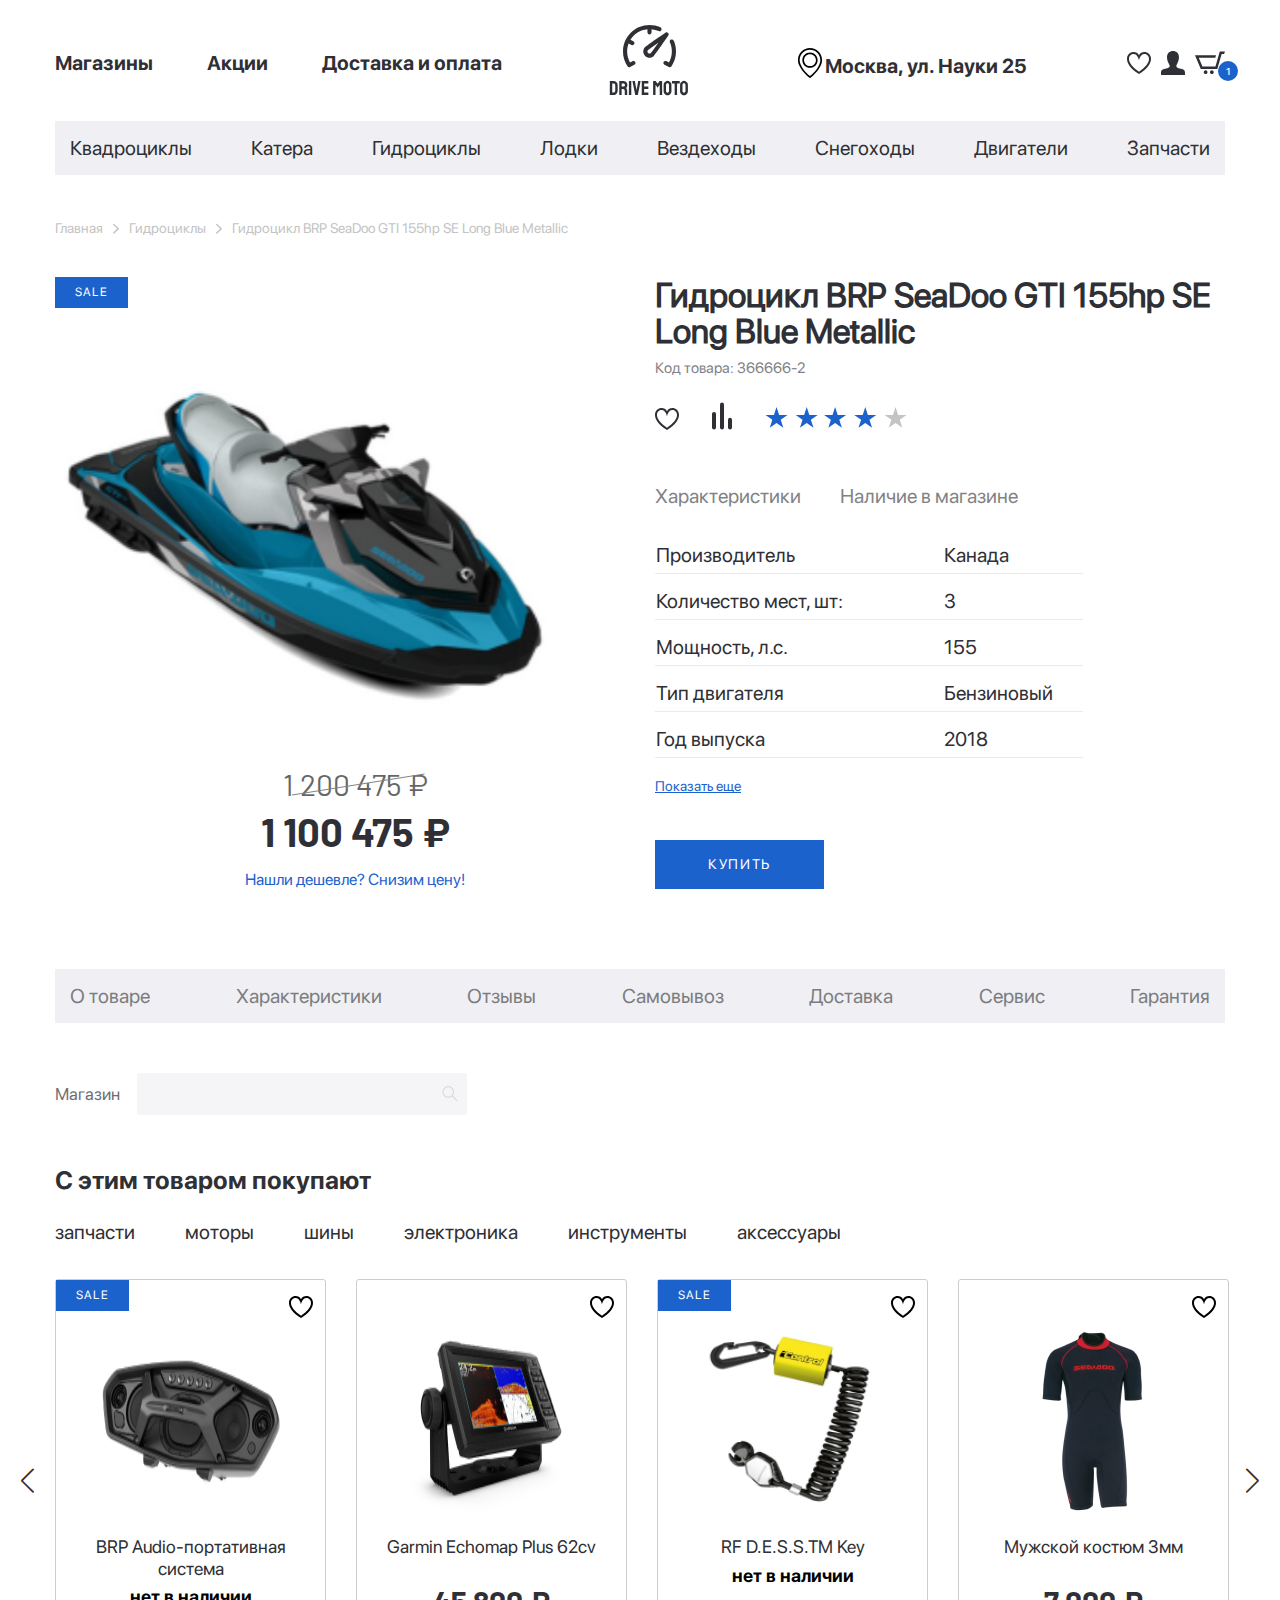
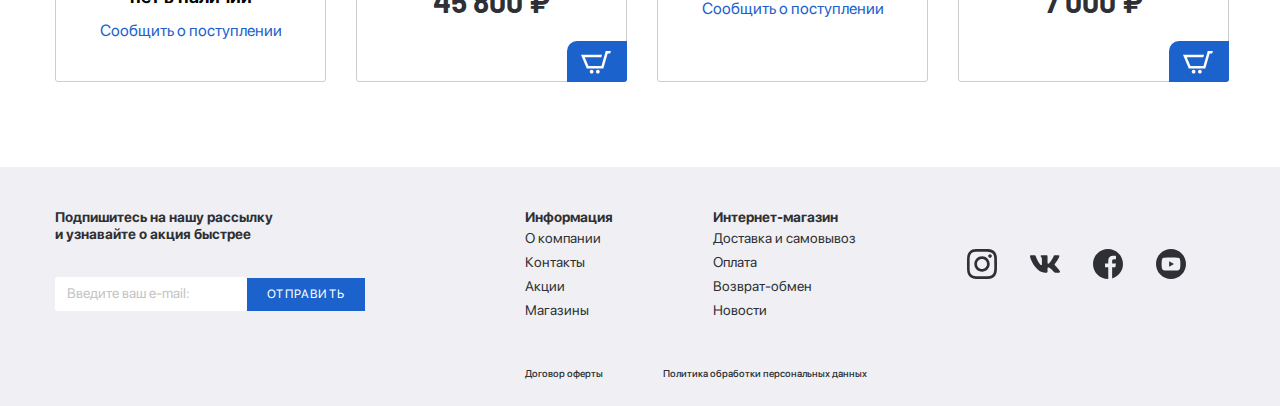
==== commit 1748ba9b: "another commit" ====
--- a/product-card.html
+++ b/product-card.html
@@ -151,7 +151,6 @@
                 </div>
                 <button class="blue-rectangle for-mob">КУПИТЬ</button>
             </section>
-
             <section class="buying">
                 <nav class="buying__navigation header__shop">
                     <a href="">О товаре</a>
@@ -164,8 +163,14 @@
                 </nav>
             </section>
 
-
-
+            <section class="shops">
+                <div class="shops__search">
+                    <p class="shops__search__text dark-gray">Магазин</p>
+                    <textarea class="shops__search__textarea"></textarea>
+                </div>
+                <div class="shops__time-for-pick"></div>
+                <div class="shops__list"></div>
+            </section>
 
             <section class="main__goods">
                 <h2 class="dark-gray with-this">С этим товаром покупают</h2>
--- a/css/style.css
+++ b/css/style.css
@@ -46,6 +46,7 @@
     font-size: 20px;
     line-height: 24px;
     justify-content: space-between;
+    white-space: nowrap;
 }
 
 .dark-gray,
@@ -558,6 +559,7 @@
     background: #F0F0F4;
     margin-top: 12px;
     padding: 42px 0px 27px 0px;
+    max-width: 100%;
 }
 
 .footer-flex {
@@ -1186,4 +1188,34 @@
 
 .buying__navigation a:hover {
     opacity: 1;
+}
+
+.shops__search__textarea {
+    background: #F0F0F4;
+    border-radius: 3px;
+    height: 33px;
+    max-width: 313px;
+    width: 100%;
+    background-image: url(../img/search.svg);
+    background-position: 97% 50%;
+    background-repeat: no-repeat;
+    background-size: 16px 16px;
+    margin-left: 17px;
+    padding: 9px 0px 0px 17px;
+    line-height: 21px;
+    color: #2F3035;
+    opacity: 0.6;
+}
+
+.shops__search {
+    display: flex;
+    align-items: center;
+    margin-bottom: 50px;
+}
+
+.shops__search__text {
+    font-weight: 400;
+    font-size: 17px;
+    line-height: 20px;
+    opacity: 0.7;
 }--- a/css/mob.css
+++ b/css/mob.css
@@ -13,7 +13,7 @@
     src: url("../fonts/SF_Pro_Display/regular.OTF") format("opentype");
 }
 
-@media (max-width:480px) {
+@media (max-width:320px) {
     .container {
         max-width: 320px;
         width: 100%;
@@ -21,6 +21,7 @@
 
     nav {
         font-size: 16px;
+        max-width: 100%;
     }
 
     header {
@@ -34,7 +35,6 @@
     .header__main__ref,
     .header__nav__logo,
     .header__nav__geo,
-    .header__shop,
     .main__nav__search__button,
     .wide-screen,
     .for-wide,
@@ -579,5 +579,19 @@
         max-width: 288px;
         width: 100%;
         padding: 17px 85px;
+        margin-bottom: 80px;
+    }
+
+    .buying__navigation {
+        flex-direction: column;
+        margin-bottom: 40px;
+        align-items: flex-start;
+        font-size: 20px;
+        line-height: 24px;
+        background-color: transparent;
+    }
+
+    .buying__navigation a:hover {
+        font-weight: 700;
     }
 }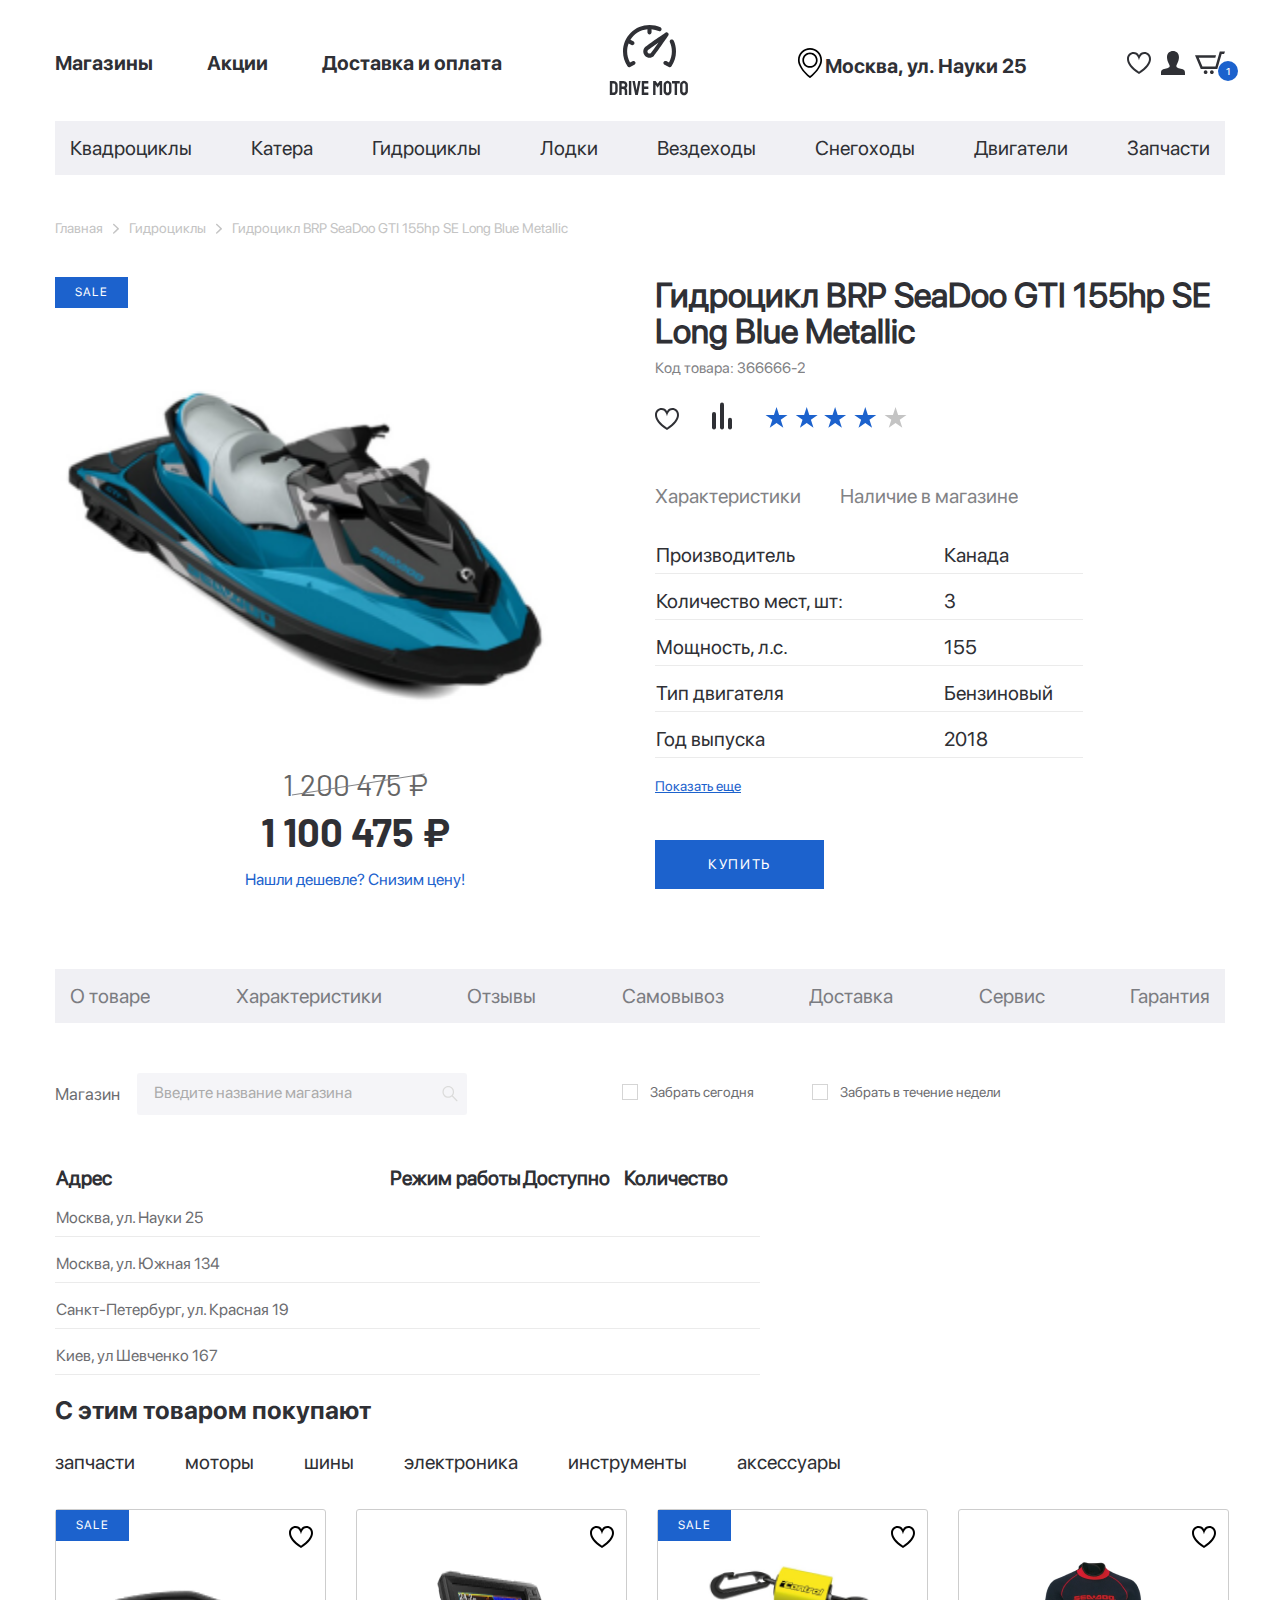
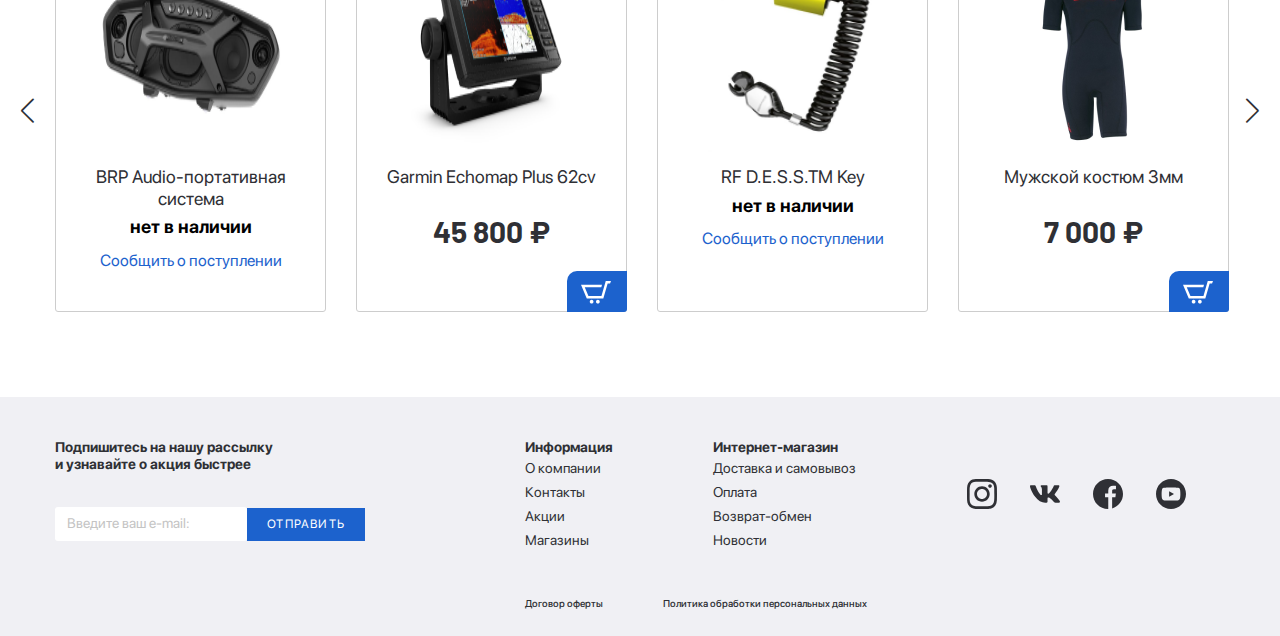
==== commit c60d0c09: "another commit" ====
--- a/product-card.html
+++ b/product-card.html
@@ -164,12 +164,62 @@
             </section>
 
             <section class="shops">
-                <div class="shops__search">
-                    <p class="shops__search__text dark-gray">Магазин</p>
-                    <textarea class="shops__search__textarea"></textarea>
-                </div>
-                <div class="shops__time-for-pick"></div>
-                <div class="shops__list"></div>
+                <div class="shops__filter">
+                    <div class="shops__search">
+                        <p class="shops__search__text dark-gray">Магазин</p>
+                        <textarea class="shops__search__textarea" placeholder="Введите название магазина"></textarea>
+                    </div>
+                    <div class="shops__time-for-pick">
+                        <input type="checkbox" class="custom-checkbox" id="today" name="today" value="yes">
+                        <label class="dark-gray" for="today">Забрать сегодня</label>
+                        <input type="checkbox" class="custom-checkbox" id="week" name="week" value="yes">
+                        <label class="dark-gray" for="week">Забрать в течение недели</label>
+                    </div>
+                </div>
+                <div class="shops__list">
+                    <table class="shops__list__table table">
+                        <thead>
+                            <tr>
+                                <th>Адрес</th>
+                                <th>Режим работы</th>
+                                <th>Доступно</th>
+                                <th>Количество</th>
+                                <th></th>
+                            </tr>
+                        </thead>
+                        <tbody>
+                            <tr>
+                                <td>Москва, ул. Науки 25</td>
+                                <td></td>
+                                <td></td>
+                                <td></td>
+                                <td></td>
+                            </tr>
+                            <tr>
+                                <td>Москва, ул. Южная 134</td>
+                                <td></td>
+                                <td></td>
+                                <td></td>
+                                <td></td>
+                            </tr>
+                            <tr>
+                                <td>Санкт-Петербург,
+                                    ул. Красная 19</td>
+                                <td></td>
+                                <td></td>
+                                <td></td>
+                                <td></td>
+                            </tr>
+                            <tr>
+                                <td>Киев, ул Шевченко 167</td>
+                                <td></td>
+                                <td></td>
+                                <td></td>
+                                <td></td>
+                            </tr>
+                        </tbody>
+                    </table>
+                </div>
             </section>
 
             <section class="main__goods">
--- a/css/style.css
+++ b/css/style.css
@@ -1190,12 +1190,17 @@
     opacity: 1;
 }
 
+.shops__filter {
+    display: flex;
+    align-items: center;
+    margin-bottom: 50px;
+}
+
 .shops__search__textarea {
     background: #F0F0F4;
     border-radius: 3px;
     height: 33px;
-    max-width: 313px;
-    width: 100%;
+    width: 313px;
     background-image: url(../img/search.svg);
     background-position: 97% 50%;
     background-repeat: no-repeat;
@@ -1210,7 +1215,7 @@
 .shops__search {
     display: flex;
     align-items: center;
-    margin-bottom: 50px;
+    margin-right: 155px;
 }
 
 .shops__search__text {
@@ -1218,4 +1223,25 @@
     font-size: 17px;
     line-height: 20px;
     opacity: 0.7;
+}
+
+.shops__time-for-pick label {
+    opacity: 0.7;
+}
+
+.shops__time-for-pick label:not(:last-child) {
+    margin-right: 55px;
+}
+
+.shops__list__table thead {
+    font-family: SF Pro Display Regular;
+    text-align: left;
+}
+
+.shops__list__table td {
+    font-weight: 400;
+    font-size: 16px;
+    line-height: 24px;
+    color: #2F3035;
+    opacity: 0.7;
 }--- a/css/mob.css
+++ b/css/mob.css
@@ -591,7 +591,58 @@
         background-color: transparent;
     }
 
+    .buying__navigation a {
+        opacity: 1;
+    }
+
     .buying__navigation a:hover {
         font-weight: 700;
     }
+
+    .shops__filter,
+    .shops__search {
+        display: block;
+    }
+
+    .shops__search {
+        margin: auto 0px 40px auto;
+        padding-left: 15px;
+        padding-right: 15px;
+    }
+
+    .shops__search__text {
+        margin-bottom: 12px;
+        font-size: 15px;
+        line-height: 18px;
+        opacity: 1;
+    }
+
+    .shops__search__textarea {
+        background-color: transparent;
+        width: 275px;
+        background-image: none;
+        margin-left: 0px;
+        border: 1px solid #F0F0F4;
+    }
+
+    .shops__time-for-pick label {
+        font-weight: 400;
+        font-size: 15px;
+        line-height: 18px;
+        opacity: 1;
+        padding-bottom: 8px;
+        border-bottom: 0.5px solid #C4C4C4;
+        width: 95%;
+        padding-left: 15px;
+    }
+
+    .shops__time-for-pick label:not(:first-child) {
+        padding-top: 14px;
+    }
+
+    .custom-checkbox+label {
+        flex-direction: row-reverse;
+        justify-content: space-between;
+    }
+
 }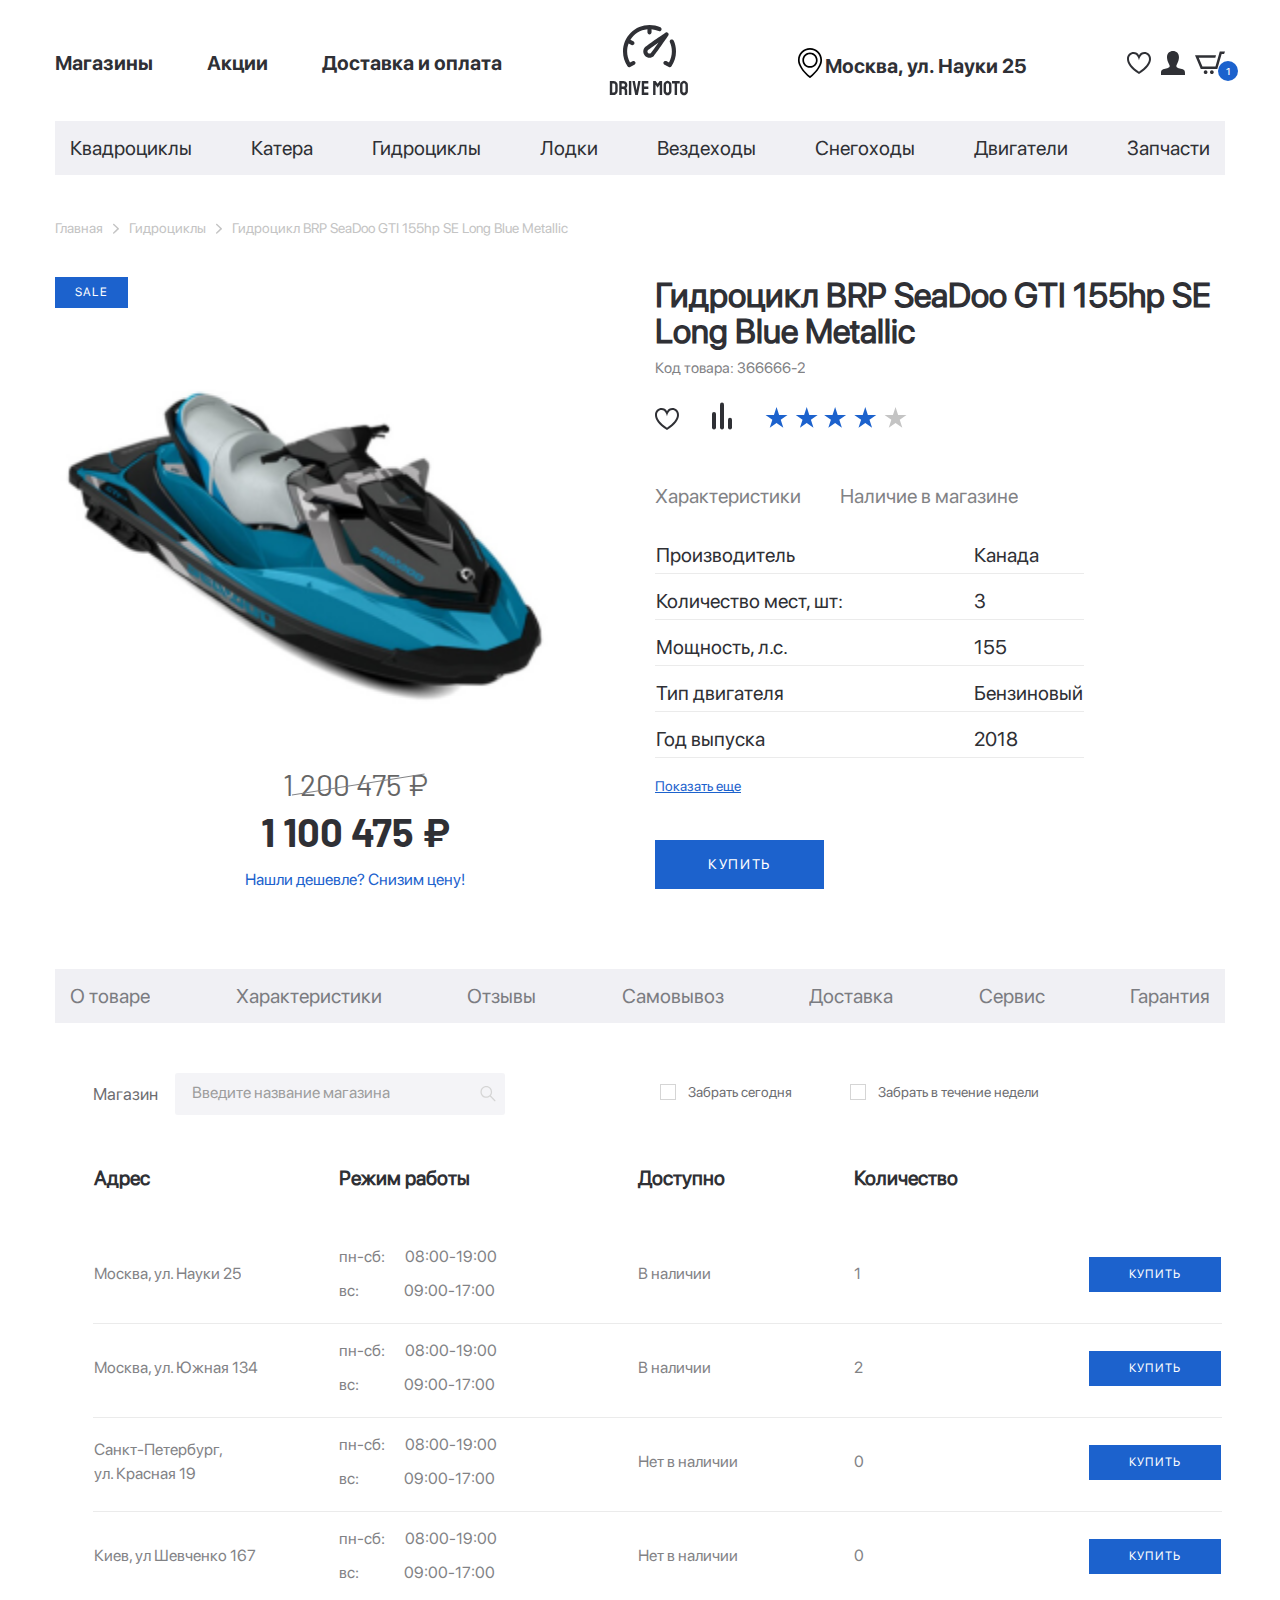
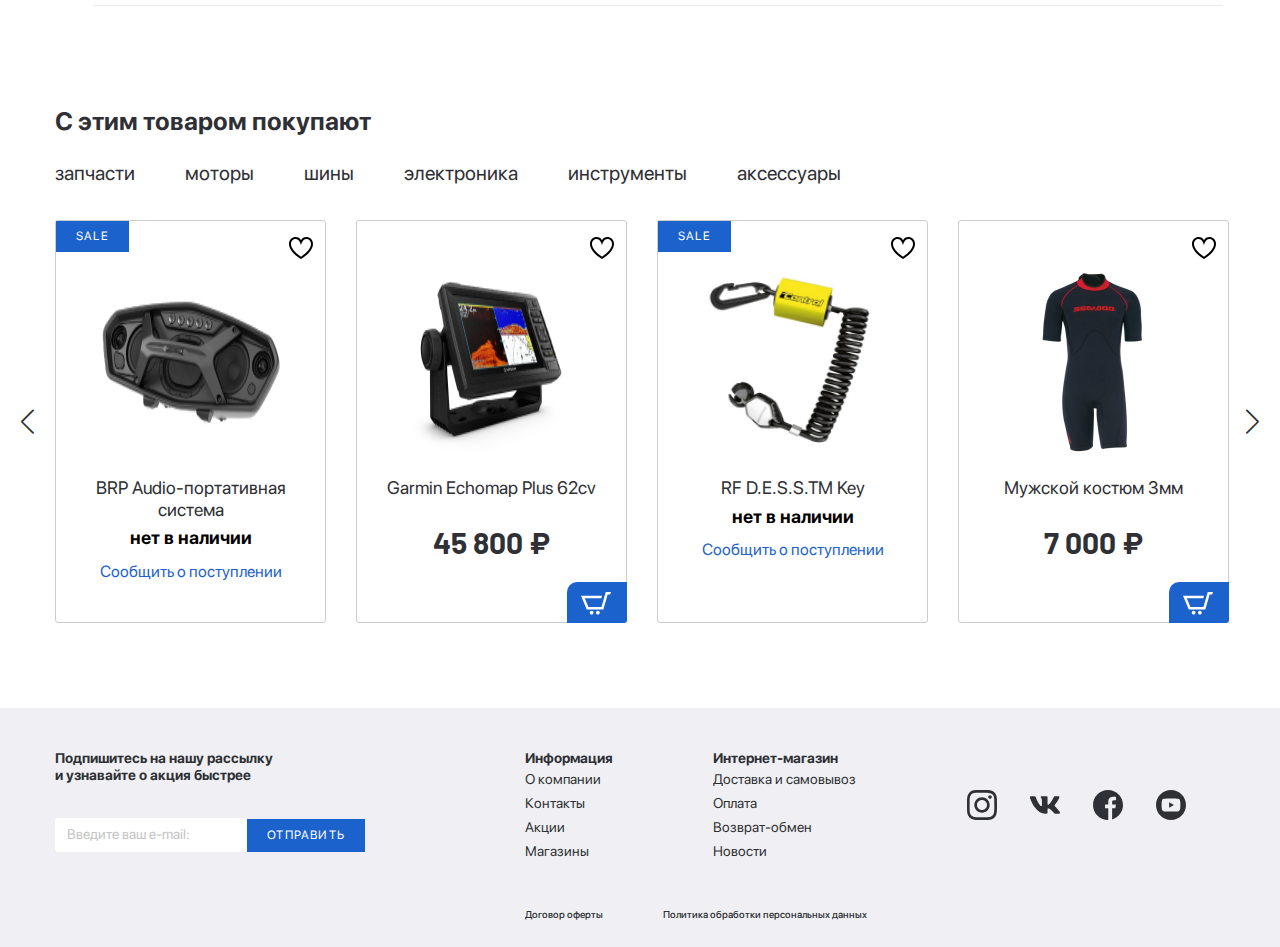
==== commit 77e8048c: "commit" ====
--- a/product-card.html
+++ b/product-card.html
@@ -177,7 +177,7 @@
                     </div>
                 </div>
                 <div class="shops__list">
-                    <table class="shops__list__table table">
+                    <table class="shops__list__table table for-wide">
                         <thead>
                             <tr>
                                 <th>Адрес</th>
@@ -187,38 +187,125 @@
                                 <th></th>
                             </tr>
                         </thead>
-                        <tbody>
+                        <tbody class="table__body">
                             <tr>
                                 <td>Москва, ул. Науки 25</td>
-                                <td></td>
-                                <td></td>
-                                <td></td>
-                                <td></td>
+                                <td>
+                                    <div class="table__time">
+                                        <p>пн-сб:</p><span>08:00-19:00</span>
+                                    </div>
+                                    <div class="table__time">
+                                        <p>вс:
+                                        <p><span>09:00-17:00</span>
+                                    </div>
+                                </td>
+                                <td>В наличии</td>
+                                <td>1</td>
+                                <td><button class="blue-rectangle table__button">КУПИТЬ</button></td>
                             </tr>
                             <tr>
                                 <td>Москва, ул. Южная 134</td>
-                                <td></td>
-                                <td></td>
-                                <td></td>
-                                <td></td>
-                            </tr>
-                            <tr>
-                                <td>Санкт-Петербург,
+                                <td>
+                                    <div class="table__time">
+                                        <p>пн-сб:</p><span>08:00-19:00</span>
+                                    </div>
+                                    <div class="table__time">
+                                        <p>вс:
+                                        <p><span>09:00-17:00</span>
+                                    </div>
+                                </td>
+                                <td>В наличии</td>
+                                <td>2</td>
+                                <td><button class="blue-rectangle table__button">КУПИТЬ</button></td>
+                            </tr>
+                            <tr>
+                                <td>Санкт-Петербург,<br>
                                     ул. Красная 19</td>
-                                <td></td>
-                                <td></td>
-                                <td></td>
-                                <td></td>
+                                <td>
+                                    <div class="table__time">
+                                        <p>пн-сб:</p><span>08:00-19:00</span>
+                                    </div>
+                                    <div class="table__time">
+                                        <p>вс:
+                                        <p><span>09:00-17:00</span>
+                                    </div>
+                                </td>
+                                <td>Нет в наличии</td>
+                                <td>0</td>
+                                <td><button class="blue-rectangle table__button">КУПИТЬ</button></td>
                             </tr>
                             <tr>
                                 <td>Киев, ул Шевченко 167</td>
-                                <td></td>
-                                <td></td>
-                                <td></td>
-                                <td></td>
+                                <td>
+                                    <div class="table__time">
+                                        <p>пн-сб:</p><span>08:00-19:00</span>
+                                    </div>
+                                    <div class="table__time">
+                                        <p>вс:
+                                        <p><span>09:00-17:00</span>
+                                    </div>
+                                </td>
+                                <td>Нет в наличии</td>
+                                <td>0 </td>
+                                <td><button class="blue-rectangle table__button">КУПИТЬ</button></td>
                             </tr>
                         </tbody>
                     </table>
+
+                    <table class="shops__list__table_for_mob for-mob">
+                        <tbody>
+                            <tr>
+                                <td>Адрес</td>
+                                <td>Москва, ул. Науки 25</td>
+                            </tr>
+                            <tr>
+                                <td>Режим работы</td>
+                                <td></td>
+                            </tr>
+                            <tr>
+                                <td>Доступно</td>
+                                <td>В наличии</td>
+                            </tr>
+                            <tr>
+                                <td>Количество</td>
+                                <td>1</td>
+                            </tr>
+                        </tbody>
+                    </table>
+
+
+
+
+
+                    <!-- <div class="shops__list__mob for-mob">
+                        <div class="shops__list__mob__item">
+                            <p>Адрес</p>
+                            <p>Москва, ул. Науки 25</p>
+                        </div>
+
+                        <div class="shops__list__mob__item">
+                            <p>Режим работы</p>
+                            <div>
+                                <div class="table__time">
+                                    <span>пн-сб:</span><span>08:00-19:00</span>
+                                </div>
+                                <div class="table__time">
+                                    <span>вс:
+                                        <p><span>09:00-17:00</span>
+                                </div>
+                            </div>
+                        </div>
+
+                        <div class="shops__list__mob__item">
+                            <p>Доступно</p>
+                            <p>В наличии</p>
+                        </div>
+
+                        <div class="shops__list__mob__item">
+                            <p>Количество</p>
+                            <p>1</p>
+                        </div>
+                    </div> -->
                 </div>
             </section>
 
--- a/css/style.css
+++ b/css/style.css
@@ -1149,18 +1149,18 @@
     margin-bottom: 20px;
 }
 
-tr td:not(:last-child) {
-    padding-right: 100px;
-}
-
 tr td:last-child {
-    padding-right: 30px;
+    padding-left: 130px;
 }
 
 td {
     padding-bottom: 6px;
     padding-top: 15px;
     border-bottom: 1px solid #ebebeb;
+}
+
+.shops__list__table th {
+    padding-bottom: 40px;
 }
 
 .table-refer {
@@ -1188,6 +1188,11 @@
 
 .buying__navigation a:hover {
     opacity: 1;
+}
+
+.shops {
+    padding-left: 38px;
+    margin-bottom: 100px;
 }
 
 .shops__filter {
@@ -1209,7 +1214,7 @@
     padding: 9px 0px 0px 17px;
     line-height: 21px;
     color: #2F3035;
-    opacity: 0.6;
+    opacity: 0.7;
 }
 
 .shops__search {
@@ -1243,5 +1248,41 @@
     font-size: 16px;
     line-height: 24px;
     color: #2F3035;
-    opacity: 0.7;
+    padding-bottom: 20px;
+}
+
+.table__button {
+    padding: 10px 40px;
+}
+
+.table tr td:not(:last-child) {
+    opacity: 0.6;
+}
+
+.table__time {
+    display: flex;
+}
+
+td .table__time:first-child p {
+    margin: 0 20px 10px 0;
+}
+
+td .table__time:last-child p {
+    margin-right: 45px;
+}
+
+.table__body td:first-child {
+    padding-right: 80px;
+}
+
+.table__body td:first-child {
+    padding-right: 80px;
+}
+
+.table__body td:nth-child(2) {
+    padding-right: 97px;
+}
+
+.table__body td:nth-child(3) {
+    padding-right: 115px;
 }--- a/css/mob.css
+++ b/css/mob.css
@@ -604,6 +604,10 @@
         display: block;
     }
 
+    .shops {
+        padding-left: 0px;
+    }
+
     .shops__search {
         margin: auto 0px 40px auto;
         padding-left: 15px;
@@ -645,4 +649,27 @@
         justify-content: space-between;
     }
 
+    /* .shops__list__mob__item {
+        display: flex;
+    }
+
+    .shops__list__mob__item p:first-child {
+        font-weight: 700;
+        font-size: 15px;
+        line-height: 18px;
+        color: #2F3035;
+    }
+
+    .shops__list__mob__item p:last-child {
+        font-weight: 400;
+        font-size: 15px;
+        line-height: 22px;
+        color: #2F3035;
+        opacity: 0.7;
+    } */
+
+    .shops__list__table_for_mob td {
+        border: none;
+    }
+
 }